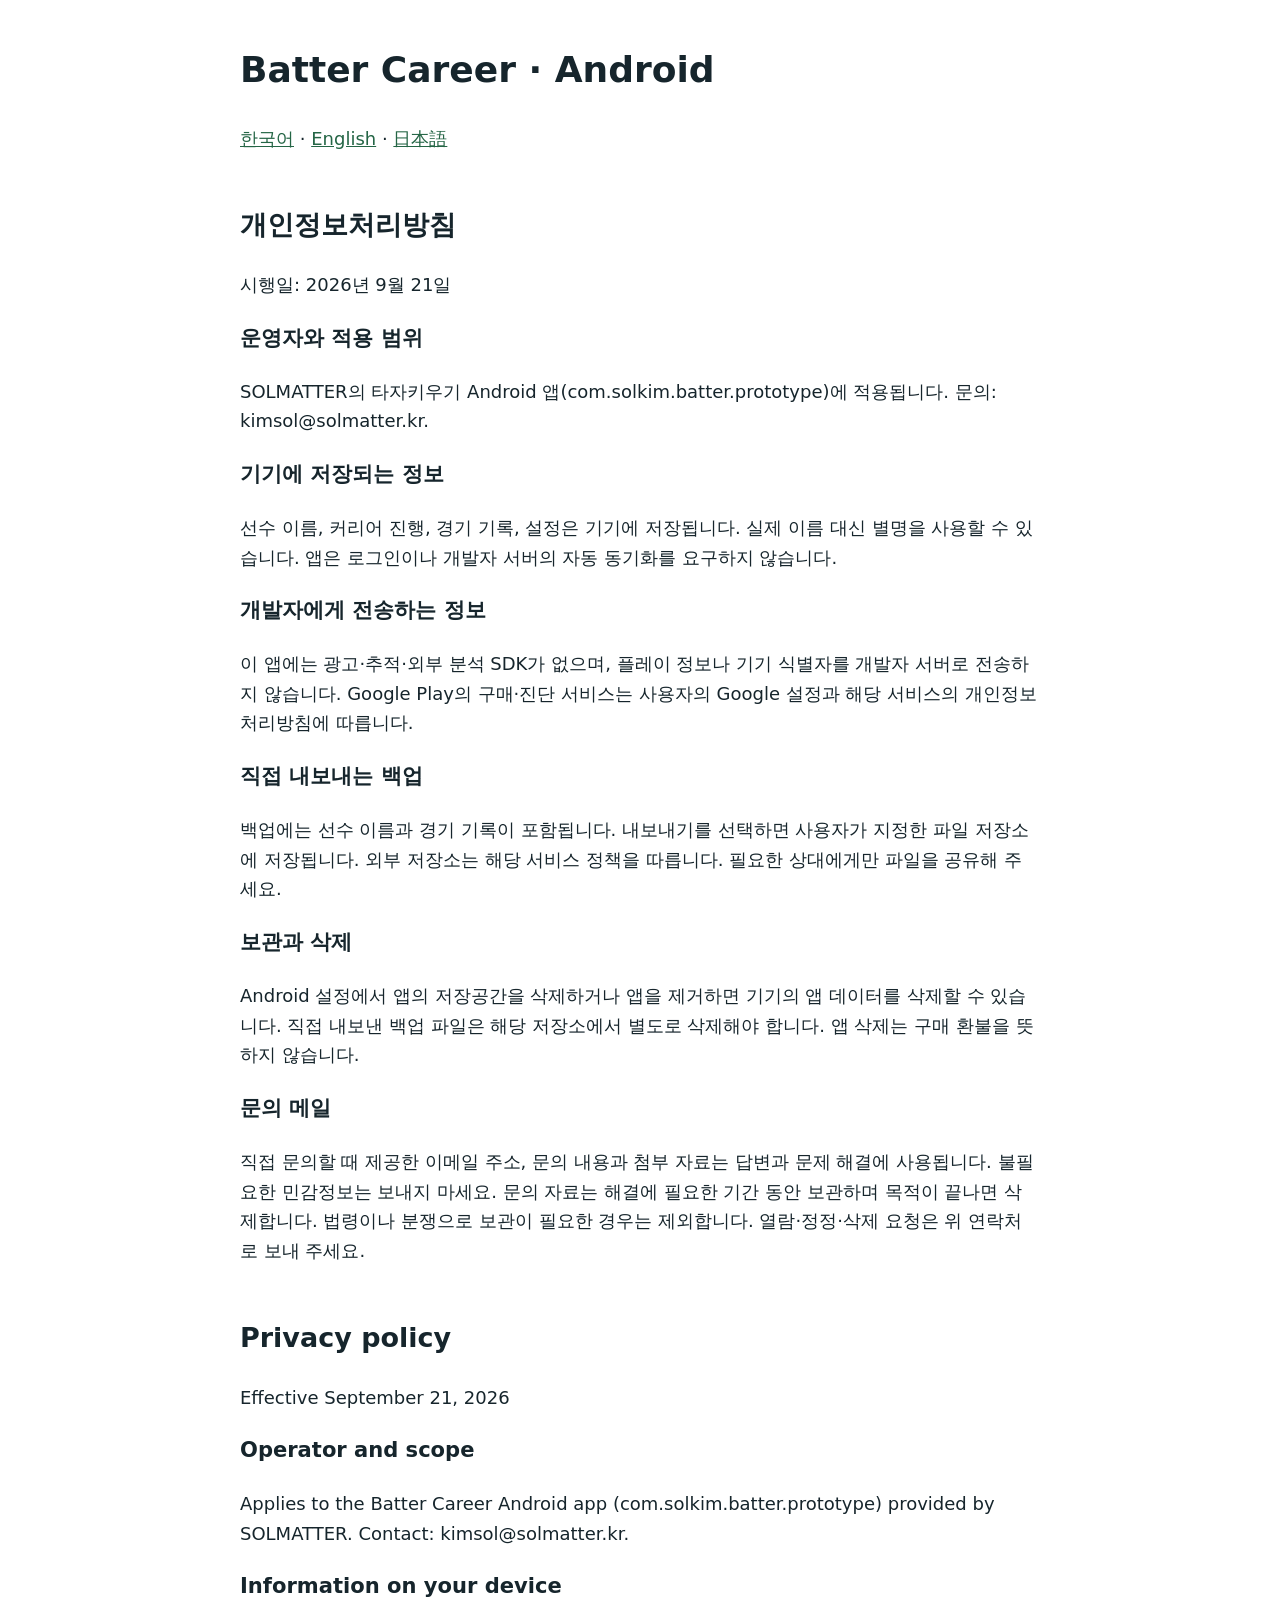
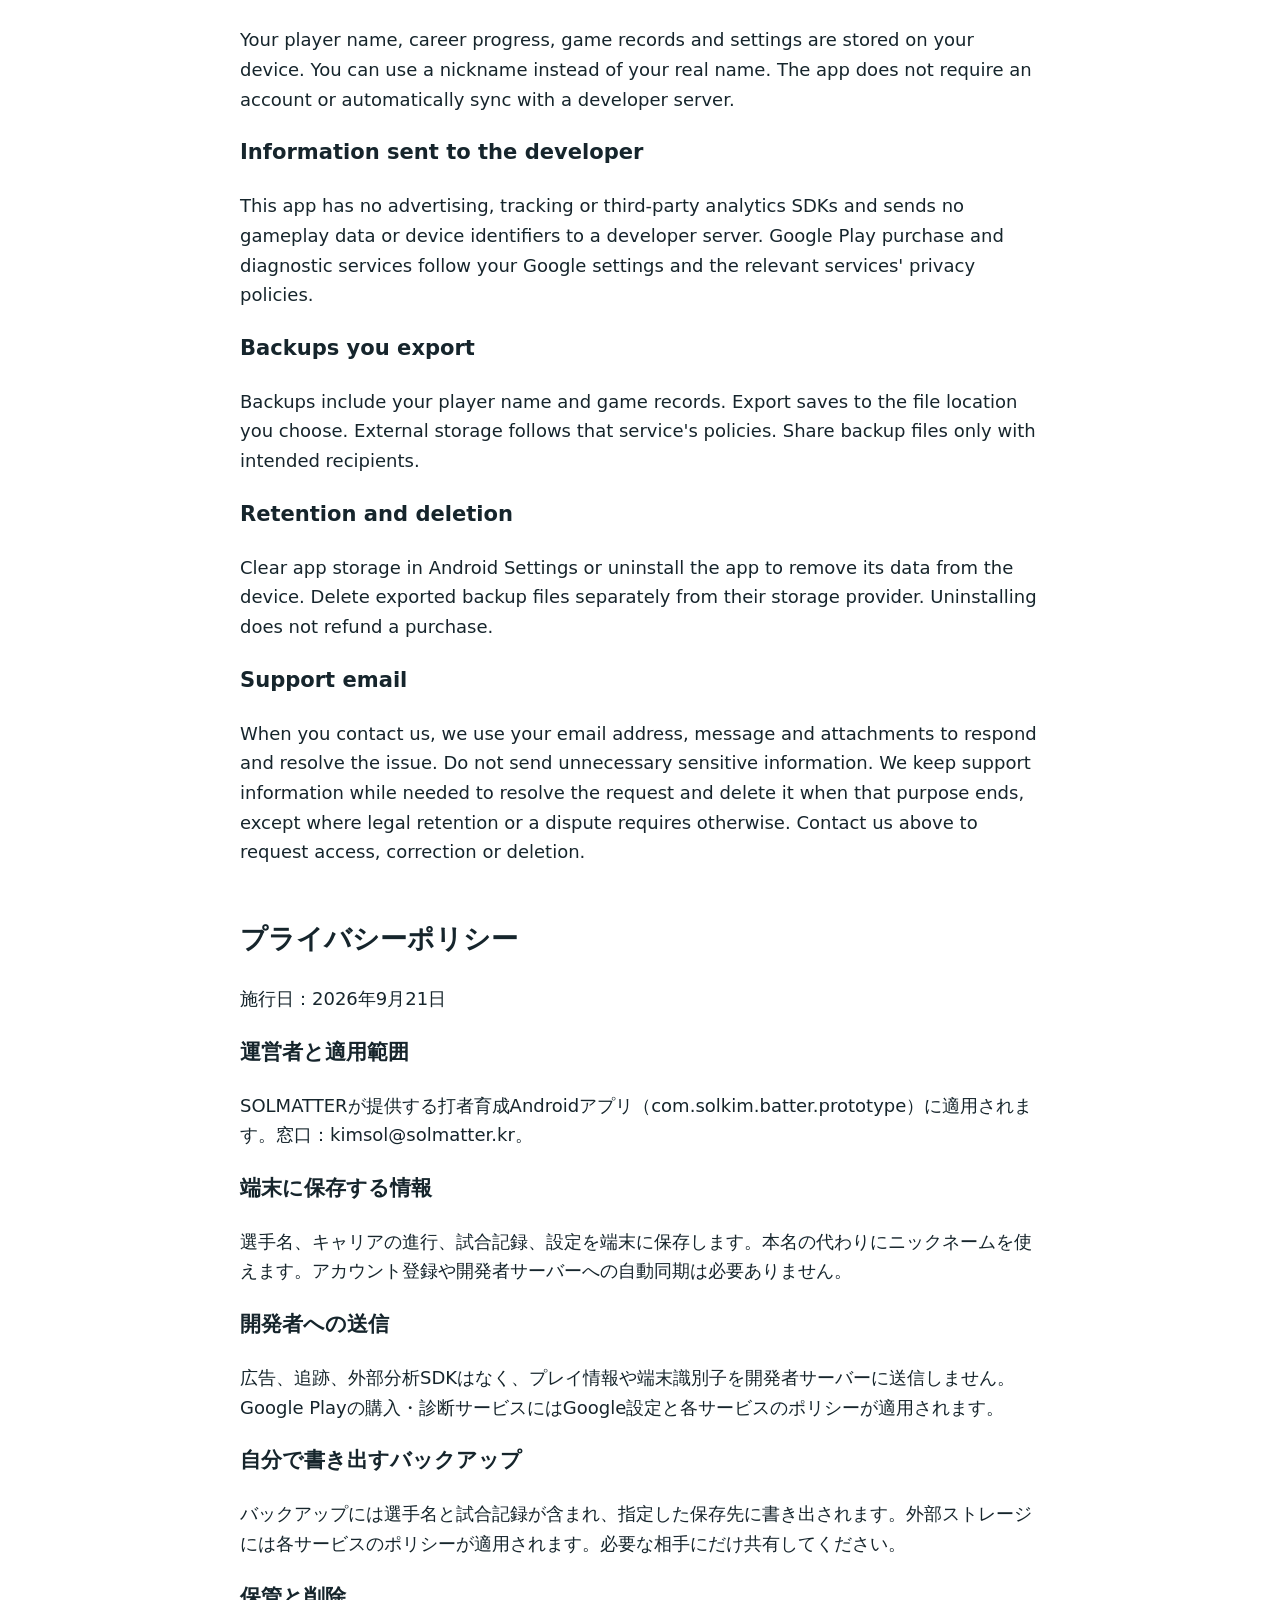
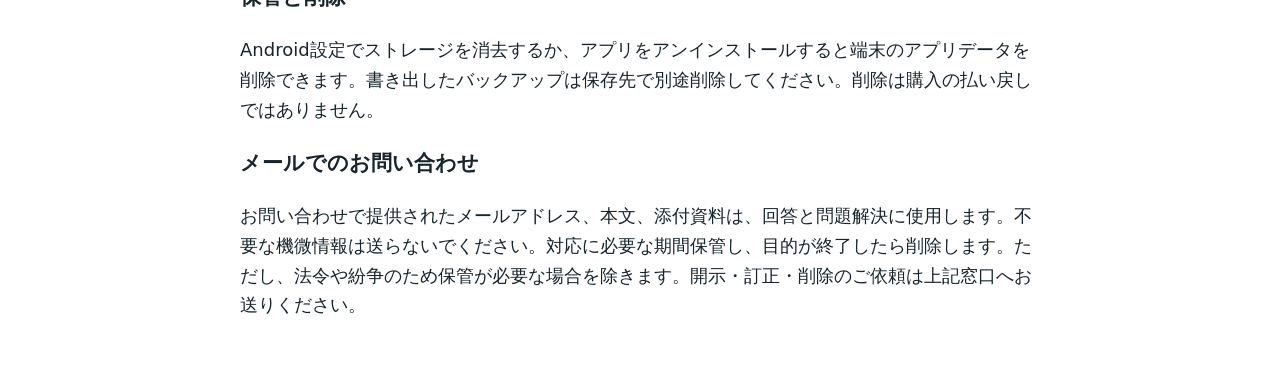
==== privacy/android/index.html @ 78dffdc9 "Add Android privacy policy for Batter Career" ====
<!doctype html><html lang="ko"><meta charset="utf-8"><meta name="viewport" content="width=device-width,initial-scale=1"><title>Batter Career Android · Privacy</title><style>body{max-width:800px;margin:40px auto;padding:0 24px;font:18px/1.65 system-ui;color:#16252c}section{margin:50px 0}a{color:#246545}</style><h1>Batter Career · Android</h1><nav><a href="#ko">한국어</a> · <a href="#en">English</a> · <a href="#ja">日本語</a></nav><section id="ko" lang="ko"><h2>개인정보처리방침</h2><p>시행일: 2026년 9월 21일</p><h3>운영자와 적용 범위</h3><p>SOLMATTER의 타자키우기 Android 앱(com.solkim.batter.prototype)에 적용됩니다. 문의: kimsol@solmatter.kr.</p><h3>기기에 저장되는 정보</h3><p>선수 이름, 커리어 진행, 경기 기록, 설정은 기기에 저장됩니다. 실제 이름 대신 별명을 사용할 수 있습니다. 앱은 로그인이나 개발자 서버의 자동 동기화를 요구하지 않습니다.</p><h3>개발자에게 전송하는 정보</h3><p>이 앱에는 광고·추적·외부 분석 SDK가 없으며, 플레이 정보나 기기 식별자를 개발자 서버로 전송하지 않습니다. Google Play의 구매·진단 서비스는 사용자의 Google 설정과 해당 서비스의 개인정보처리방침에 따릅니다.</p><h3>직접 내보내는 백업</h3><p>백업에는 선수 이름과 경기 기록이 포함됩니다. 내보내기를 선택하면 사용자가 지정한 파일 저장소에 저장됩니다. 외부 저장소는 해당 서비스 정책을 따릅니다. 필요한 상대에게만 파일을 공유해 주세요.</p><h3>보관과 삭제</h3><p>Android 설정에서 앱의 저장공간을 삭제하거나 앱을 제거하면 기기의 앱 데이터를 삭제할 수 있습니다. 직접 내보낸 백업 파일은 해당 저장소에서 별도로 삭제해야 합니다. 앱 삭제는 구매 환불을 뜻하지 않습니다.</p><h3>문의 메일</h3><p>직접 문의할 때 제공한 이메일 주소, 문의 내용과 첨부 자료는 답변과 문제 해결에 사용됩니다. 불필요한 민감정보는 보내지 마세요. 문의 자료는 해결에 필요한 기간 동안 보관하며 목적이 끝나면 삭제합니다. 법령이나 분쟁으로 보관이 필요한 경우는 제외합니다. 열람·정정·삭제 요청은 위 연락처로 보내 주세요.</p></section><section id="en" lang="en"><h2>Privacy policy</h2><p>Effective September 21, 2026</p><h3>Operator and scope</h3><p>Applies to the Batter Career Android app (com.solkim.batter.prototype) provided by SOLMATTER. Contact: kimsol@solmatter.kr.</p><h3>Information on your device</h3><p>Your player name, career progress, game records and settings are stored on your device. You can use a nickname instead of your real name. The app does not require an account or automatically sync with a developer server.</p><h3>Information sent to the developer</h3><p>This app has no advertising, tracking or third-party analytics SDKs and sends no gameplay data or device identifiers to a developer server. Google Play purchase and diagnostic services follow your Google settings and the relevant services&#x27; privacy policies.</p><h3>Backups you export</h3><p>Backups include your player name and game records. Export saves to the file location you choose. External storage follows that service&#x27;s policies. Share backup files only with intended recipients.</p><h3>Retention and deletion</h3><p>Clear app storage in Android Settings or uninstall the app to remove its data from the device. Delete exported backup files separately from their storage provider. Uninstalling does not refund a purchase.</p><h3>Support email</h3><p>When you contact us, we use your email address, message and attachments to respond and resolve the issue. Do not send unnecessary sensitive information. We keep support information while needed to resolve the request and delete it when that purpose ends, except where legal retention or a dispute requires otherwise. Contact us above to request access, correction or deletion.</p></section><section id="ja" lang="ja"><h2>プライバシーポリシー</h2><p>施行日：2026年9月21日</p><h3>運営者と適用範囲</h3><p>SOLMATTERが提供する打者育成Androidアプリ（com.solkim.batter.prototype）に適用されます。窓口：kimsol@solmatter.kr。</p><h3>端末に保存する情報</h3><p>選手名、キャリアの進行、試合記録、設定を端末に保存します。本名の代わりにニックネームを使えます。アカウント登録や開発者サーバーへの自動同期は必要ありません。</p><h3>開発者への送信</h3><p>広告、追跡、外部分析SDKはなく、プレイ情報や端末識別子を開発者サーバーに送信しません。Google Playの購入・診断サービスにはGoogle設定と各サービスのポリシーが適用されます。</p><h3>自分で書き出すバックアップ</h3><p>バックアップには選手名と試合記録が含まれ、指定した保存先に書き出されます。外部ストレージには各サービスのポリシーが適用されます。必要な相手にだけ共有してください。</p><h3>保管と削除</h3><p>Android設定でストレージを消去するか、アプリをアンインストールすると端末のアプリデータを削除できます。書き出したバックアップは保存先で別途削除してください。削除は購入の払い戻しではありません。</p><h3>メールでのお問い合わせ</h3><p>お問い合わせで提供されたメールアドレス、本文、添付資料は、回答と問題解決に使用します。不要な機微情報は送らないでください。対応に必要な期間保管し、目的が終了したら削除します。ただし、法令や紛争のため保管が必要な場合を除きます。開示・訂正・削除のご依頼は上記窓口へお送りください。</p></section></html>
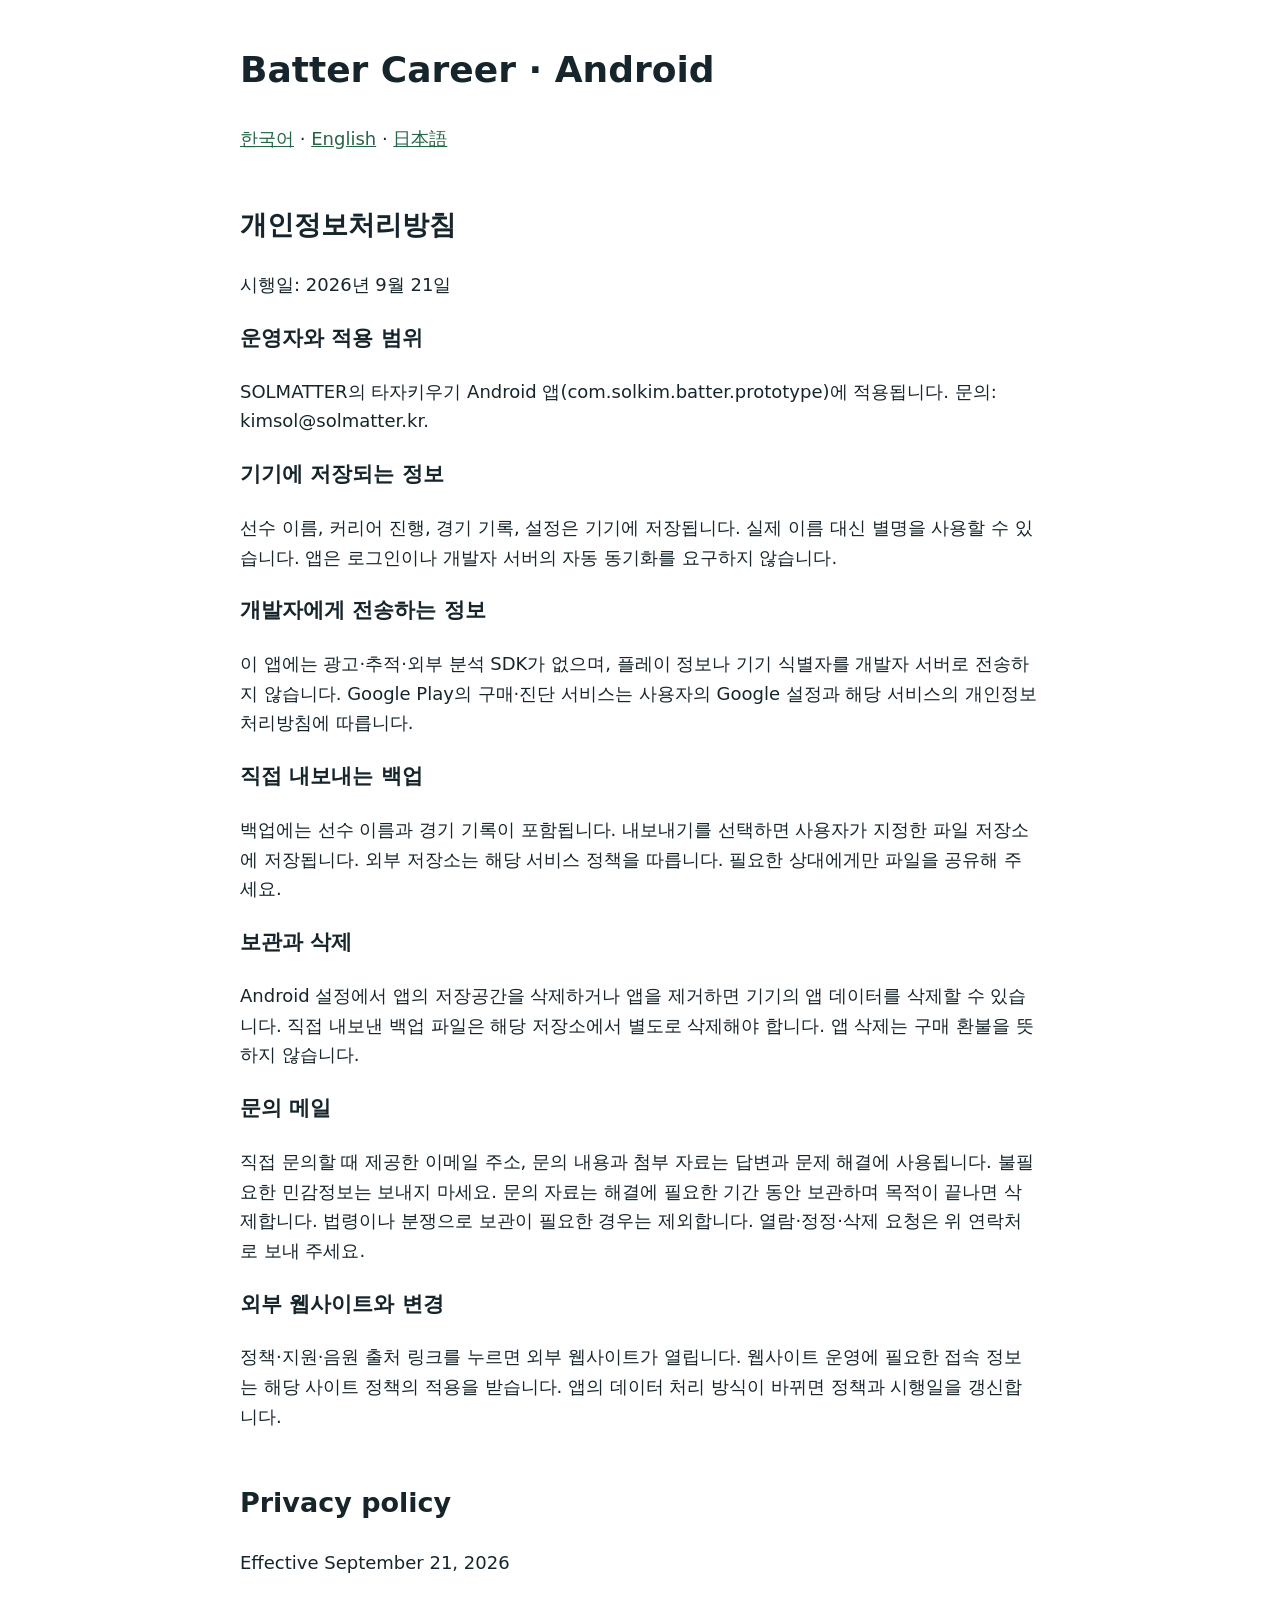
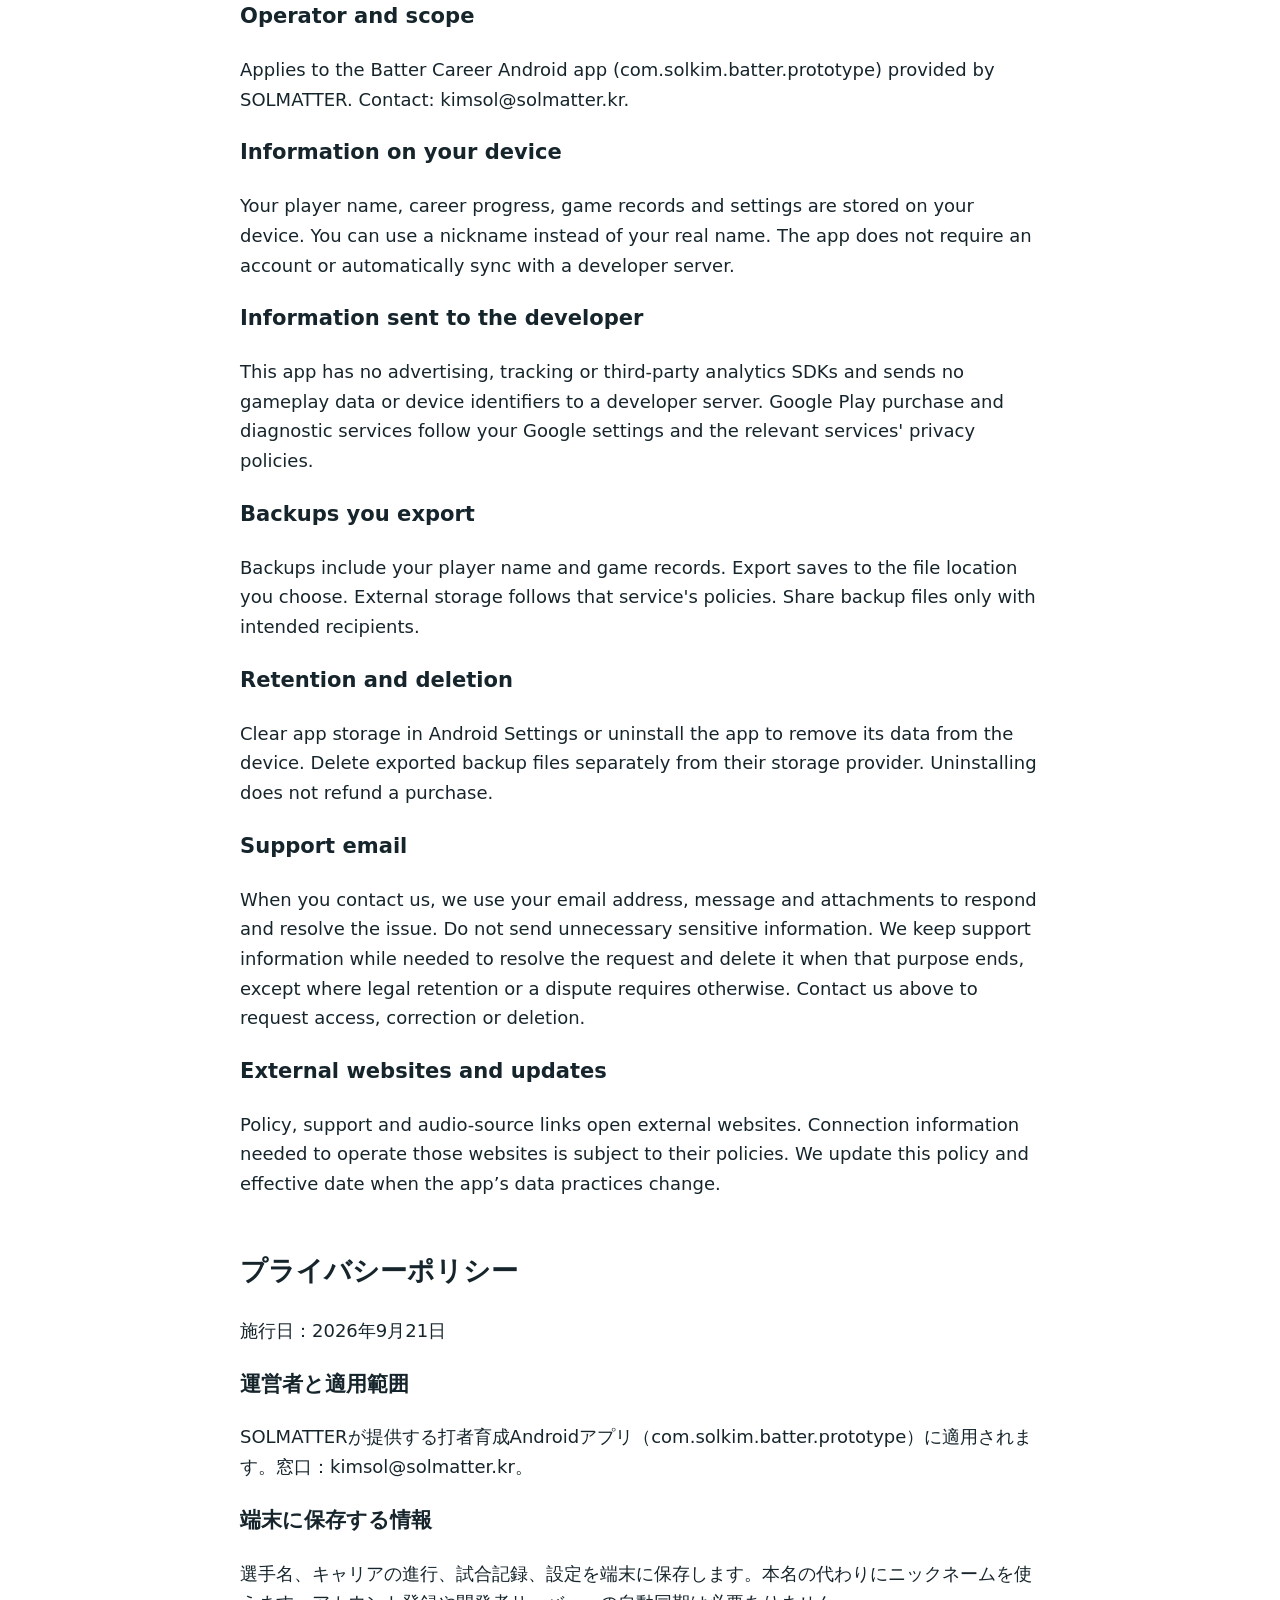
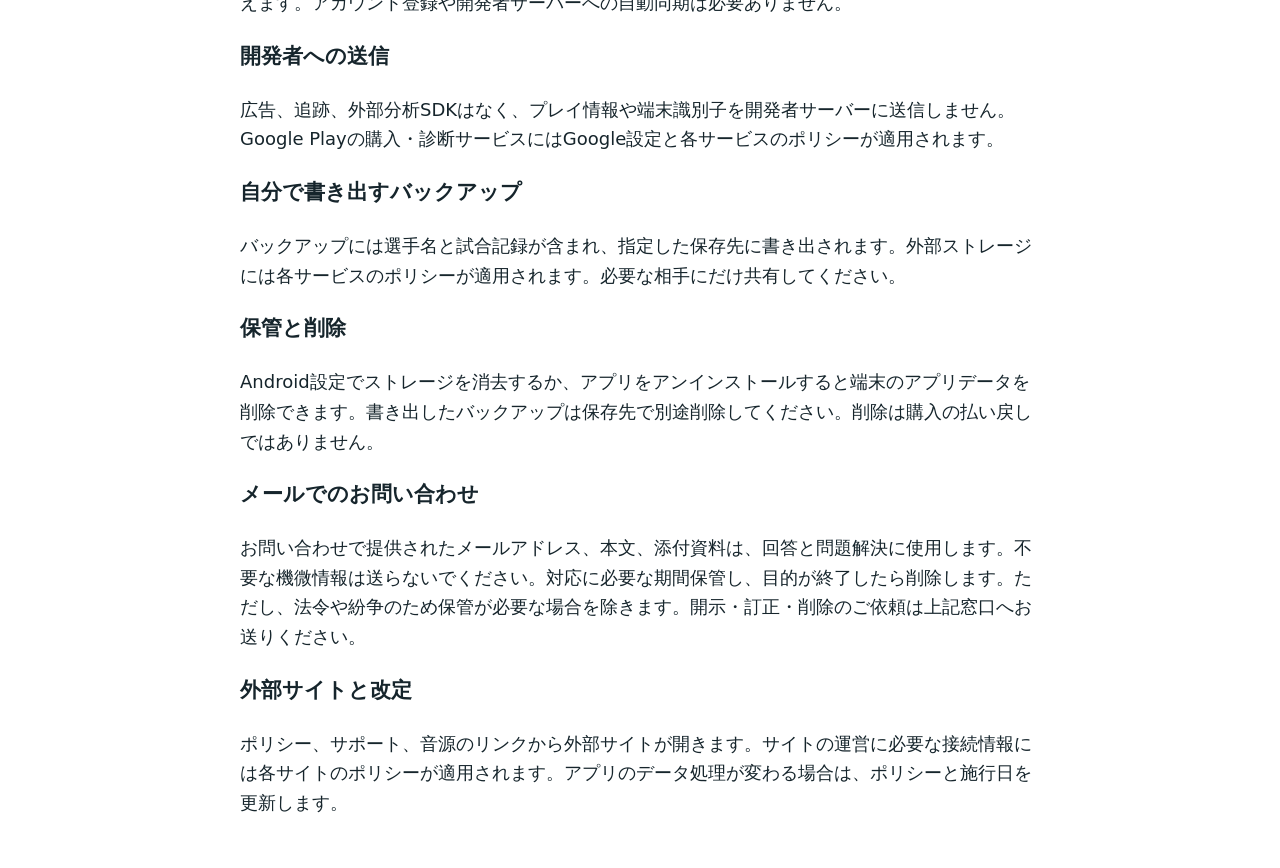
==== commit ca9deeca: "Add external websites section to Android privacy policy Matches the in-app policy's seventh section " ====
--- a/privacy/android/index.html
+++ b/privacy/android/index.html
@@ -1 +1 @@
-<!doctype html><html lang="ko"><meta charset="utf-8"><meta name="viewport" content="width=device-width,initial-scale=1"><title>Batter Career Android · Privacy</title><style>body{max-width:800px;margin:40px auto;padding:0 24px;font:18px/1.65 system-ui;color:#16252c}section{margin:50px 0}a{color:#246545}</style><h1>Batter Career · Android</h1><nav><a href="#ko">한국어</a> · <a href="#en">English</a> · <a href="#ja">日本語</a></nav><section id="ko" lang="ko"><h2>개인정보처리방침</h2><p>시행일: 2026년 9월 21일</p><h3>운영자와 적용 범위</h3><p>SOLMATTER의 타자키우기 Android 앱(com.solkim.batter.prototype)에 적용됩니다. 문의: kimsol@solmatter.kr.</p><h3>기기에 저장되는 정보</h3><p>선수 이름, 커리어 진행, 경기 기록, 설정은 기기에 저장됩니다. 실제 이름 대신 별명을 사용할 수 있습니다. 앱은 로그인이나 개발자 서버의 자동 동기화를 요구하지 않습니다.</p><h3>개발자에게 전송하는 정보</h3><p>이 앱에는 광고·추적·외부 분석 SDK가 없으며, 플레이 정보나 기기 식별자를 개발자 서버로 전송하지 않습니다. Google Play의 구매·진단 서비스는 사용자의 Google 설정과 해당 서비스의 개인정보처리방침에 따릅니다.</p><h3>직접 내보내는 백업</h3><p>백업에는 선수 이름과 경기 기록이 포함됩니다. 내보내기를 선택하면 사용자가 지정한 파일 저장소에 저장됩니다. 외부 저장소는 해당 서비스 정책을 따릅니다. 필요한 상대에게만 파일을 공유해 주세요.</p><h3>보관과 삭제</h3><p>Android 설정에서 앱의 저장공간을 삭제하거나 앱을 제거하면 기기의 앱 데이터를 삭제할 수 있습니다. 직접 내보낸 백업 파일은 해당 저장소에서 별도로 삭제해야 합니다. 앱 삭제는 구매 환불을 뜻하지 않습니다.</p><h3>문의 메일</h3><p>직접 문의할 때 제공한 이메일 주소, 문의 내용과 첨부 자료는 답변과 문제 해결에 사용됩니다. 불필요한 민감정보는 보내지 마세요. 문의 자료는 해결에 필요한 기간 동안 보관하며 목적이 끝나면 삭제합니다. 법령이나 분쟁으로 보관이 필요한 경우는 제외합니다. 열람·정정·삭제 요청은 위 연락처로 보내 주세요.</p></section><section id="en" lang="en"><h2>Privacy policy</h2><p>Effective September 21, 2026</p><h3>Operator and scope</h3><p>Applies to the Batter Career Android app (com.solkim.batter.prototype) provided by SOLMATTER. Contact: kimsol@solmatter.kr.</p><h3>Information on your device</h3><p>Your player name, career progress, game records and settings are stored on your device. You can use a nickname instead of your real name. The app does not require an account or automatically sync with a developer server.</p><h3>Information sent to the developer</h3><p>This app has no advertising, tracking or third-party analytics SDKs and sends no gameplay data or device identifiers to a developer server. Google Play purchase and diagnostic services follow your Google settings and the relevant services&#x27; privacy policies.</p><h3>Backups you export</h3><p>Backups include your player name and game records. Export saves to the file location you choose. External storage follows that service&#x27;s policies. Share backup files only with intended recipients.</p><h3>Retention and deletion</h3><p>Clear app storage in Android Settings or uninstall the app to remove its data from the device. Delete exported backup files separately from their storage provider. Uninstalling does not refund a purchase.</p><h3>Support email</h3><p>When you contact us, we use your email address, message and attachments to respond and resolve the issue. Do not send unnecessary sensitive information. We keep support information while needed to resolve the request and delete it when that purpose ends, except where legal retention or a dispute requires otherwise. Contact us above to request access, correction or deletion.</p></section><section id="ja" lang="ja"><h2>プライバシーポリシー</h2><p>施行日：2026年9月21日</p><h3>運営者と適用範囲</h3><p>SOLMATTERが提供する打者育成Androidアプリ（com.solkim.batter.prototype）に適用されます。窓口：kimsol@solmatter.kr。</p><h3>端末に保存する情報</h3><p>選手名、キャリアの進行、試合記録、設定を端末に保存します。本名の代わりにニックネームを使えます。アカウント登録や開発者サーバーへの自動同期は必要ありません。</p><h3>開発者への送信</h3><p>広告、追跡、外部分析SDKはなく、プレイ情報や端末識別子を開発者サーバーに送信しません。Google Playの購入・診断サービスにはGoogle設定と各サービスのポリシーが適用されます。</p><h3>自分で書き出すバックアップ</h3><p>バックアップには選手名と試合記録が含まれ、指定した保存先に書き出されます。外部ストレージには各サービスのポリシーが適用されます。必要な相手にだけ共有してください。</p><h3>保管と削除</h3><p>Android設定でストレージを消去するか、アプリをアンインストールすると端末のアプリデータを削除できます。書き出したバックアップは保存先で別途削除してください。削除は購入の払い戻しではありません。</p><h3>メールでのお問い合わせ</h3><p>お問い合わせで提供されたメールアドレス、本文、添付資料は、回答と問題解決に使用します。不要な機微情報は送らないでください。対応に必要な期間保管し、目的が終了したら削除します。ただし、法令や紛争のため保管が必要な場合を除きます。開示・訂正・削除のご依頼は上記窓口へお送りください。</p></section></html>
+<!doctype html><html lang="ko"><meta charset="utf-8"><meta name="viewport" content="width=device-width,initial-scale=1"><title>Batter Career Android · Privacy</title><style>body{max-width:800px;margin:40px auto;padding:0 24px;font:18px/1.65 system-ui;color:#16252c}section{margin:50px 0}a{color:#246545}</style><h1>Batter Career · Android</h1><nav><a href="#ko">한국어</a> · <a href="#en">English</a> · <a href="#ja">日本語</a></nav><section id="ko" lang="ko"><h2>개인정보처리방침</h2><p>시행일: 2026년 9월 21일</p><h3>운영자와 적용 범위</h3><p>SOLMATTER의 타자키우기 Android 앱(com.solkim.batter.prototype)에 적용됩니다. 문의: kimsol@solmatter.kr.</p><h3>기기에 저장되는 정보</h3><p>선수 이름, 커리어 진행, 경기 기록, 설정은 기기에 저장됩니다. 실제 이름 대신 별명을 사용할 수 있습니다. 앱은 로그인이나 개발자 서버의 자동 동기화를 요구하지 않습니다.</p><h3>개발자에게 전송하는 정보</h3><p>이 앱에는 광고·추적·외부 분석 SDK가 없으며, 플레이 정보나 기기 식별자를 개발자 서버로 전송하지 않습니다. Google Play의 구매·진단 서비스는 사용자의 Google 설정과 해당 서비스의 개인정보처리방침에 따릅니다.</p><h3>직접 내보내는 백업</h3><p>백업에는 선수 이름과 경기 기록이 포함됩니다. 내보내기를 선택하면 사용자가 지정한 파일 저장소에 저장됩니다. 외부 저장소는 해당 서비스 정책을 따릅니다. 필요한 상대에게만 파일을 공유해 주세요.</p><h3>보관과 삭제</h3><p>Android 설정에서 앱의 저장공간을 삭제하거나 앱을 제거하면 기기의 앱 데이터를 삭제할 수 있습니다. 직접 내보낸 백업 파일은 해당 저장소에서 별도로 삭제해야 합니다. 앱 삭제는 구매 환불을 뜻하지 않습니다.</p><h3>문의 메일</h3><p>직접 문의할 때 제공한 이메일 주소, 문의 내용과 첨부 자료는 답변과 문제 해결에 사용됩니다. 불필요한 민감정보는 보내지 마세요. 문의 자료는 해결에 필요한 기간 동안 보관하며 목적이 끝나면 삭제합니다. 법령이나 분쟁으로 보관이 필요한 경우는 제외합니다. 열람·정정·삭제 요청은 위 연락처로 보내 주세요.</p><h3>외부 웹사이트와 변경</h3><p>정책·지원·음원 출처 링크를 누르면 외부 웹사이트가 열립니다. 웹사이트 운영에 필요한 접속 정보는 해당 사이트 정책의 적용을 받습니다. 앱의 데이터 처리 방식이 바뀌면 정책과 시행일을 갱신합니다.</p></section><section id="en" lang="en"><h2>Privacy policy</h2><p>Effective September 21, 2026</p><h3>Operator and scope</h3><p>Applies to the Batter Career Android app (com.solkim.batter.prototype) provided by SOLMATTER. Contact: kimsol@solmatter.kr.</p><h3>Information on your device</h3><p>Your player name, career progress, game records and settings are stored on your device. You can use a nickname instead of your real name. The app does not require an account or automatically sync with a developer server.</p><h3>Information sent to the developer</h3><p>This app has no advertising, tracking or third-party analytics SDKs and sends no gameplay data or device identifiers to a developer server. Google Play purchase and diagnostic services follow your Google settings and the relevant services&#x27; privacy policies.</p><h3>Backups you export</h3><p>Backups include your player name and game records. Export saves to the file location you choose. External storage follows that service&#x27;s policies. Share backup files only with intended recipients.</p><h3>Retention and deletion</h3><p>Clear app storage in Android Settings or uninstall the app to remove its data from the device. Delete exported backup files separately from their storage provider. Uninstalling does not refund a purchase.</p><h3>Support email</h3><p>When you contact us, we use your email address, message and attachments to respond and resolve the issue. Do not send unnecessary sensitive information. We keep support information while needed to resolve the request and delete it when that purpose ends, except where legal retention or a dispute requires otherwise. Contact us above to request access, correction or deletion.</p><h3>External websites and updates</h3><p>Policy, support and audio-source links open external websites. Connection information needed to operate those websites is subject to their policies. We update this policy and effective date when the app’s data practices change.</p></section><section id="ja" lang="ja"><h2>プライバシーポリシー</h2><p>施行日：2026年9月21日</p><h3>運営者と適用範囲</h3><p>SOLMATTERが提供する打者育成Androidアプリ（com.solkim.batter.prototype）に適用されます。窓口：kimsol@solmatter.kr。</p><h3>端末に保存する情報</h3><p>選手名、キャリアの進行、試合記録、設定を端末に保存します。本名の代わりにニックネームを使えます。アカウント登録や開発者サーバーへの自動同期は必要ありません。</p><h3>開発者への送信</h3><p>広告、追跡、外部分析SDKはなく、プレイ情報や端末識別子を開発者サーバーに送信しません。Google Playの購入・診断サービスにはGoogle設定と各サービスのポリシーが適用されます。</p><h3>自分で書き出すバックアップ</h3><p>バックアップには選手名と試合記録が含まれ、指定した保存先に書き出されます。外部ストレージには各サービスのポリシーが適用されます。必要な相手にだけ共有してください。</p><h3>保管と削除</h3><p>Android設定でストレージを消去するか、アプリをアンインストールすると端末のアプリデータを削除できます。書き出したバックアップは保存先で別途削除してください。削除は購入の払い戻しではありません。</p><h3>メールでのお問い合わせ</h3><p>お問い合わせで提供されたメールアドレス、本文、添付資料は、回答と問題解決に使用します。不要な機微情報は送らないでください。対応に必要な期間保管し、目的が終了したら削除します。ただし、法令や紛争のため保管が必要な場合を除きます。開示・訂正・削除のご依頼は上記窓口へお送りください。</p><h3>外部サイトと改定</h3><p>ポリシー、サポート、音源のリンクから外部サイトが開きます。サイトの運営に必要な接続情報には各サイトのポリシーが適用されます。アプリのデータ処理が変わる場合は、ポリシーと施行日を更新します。</p></section></html>
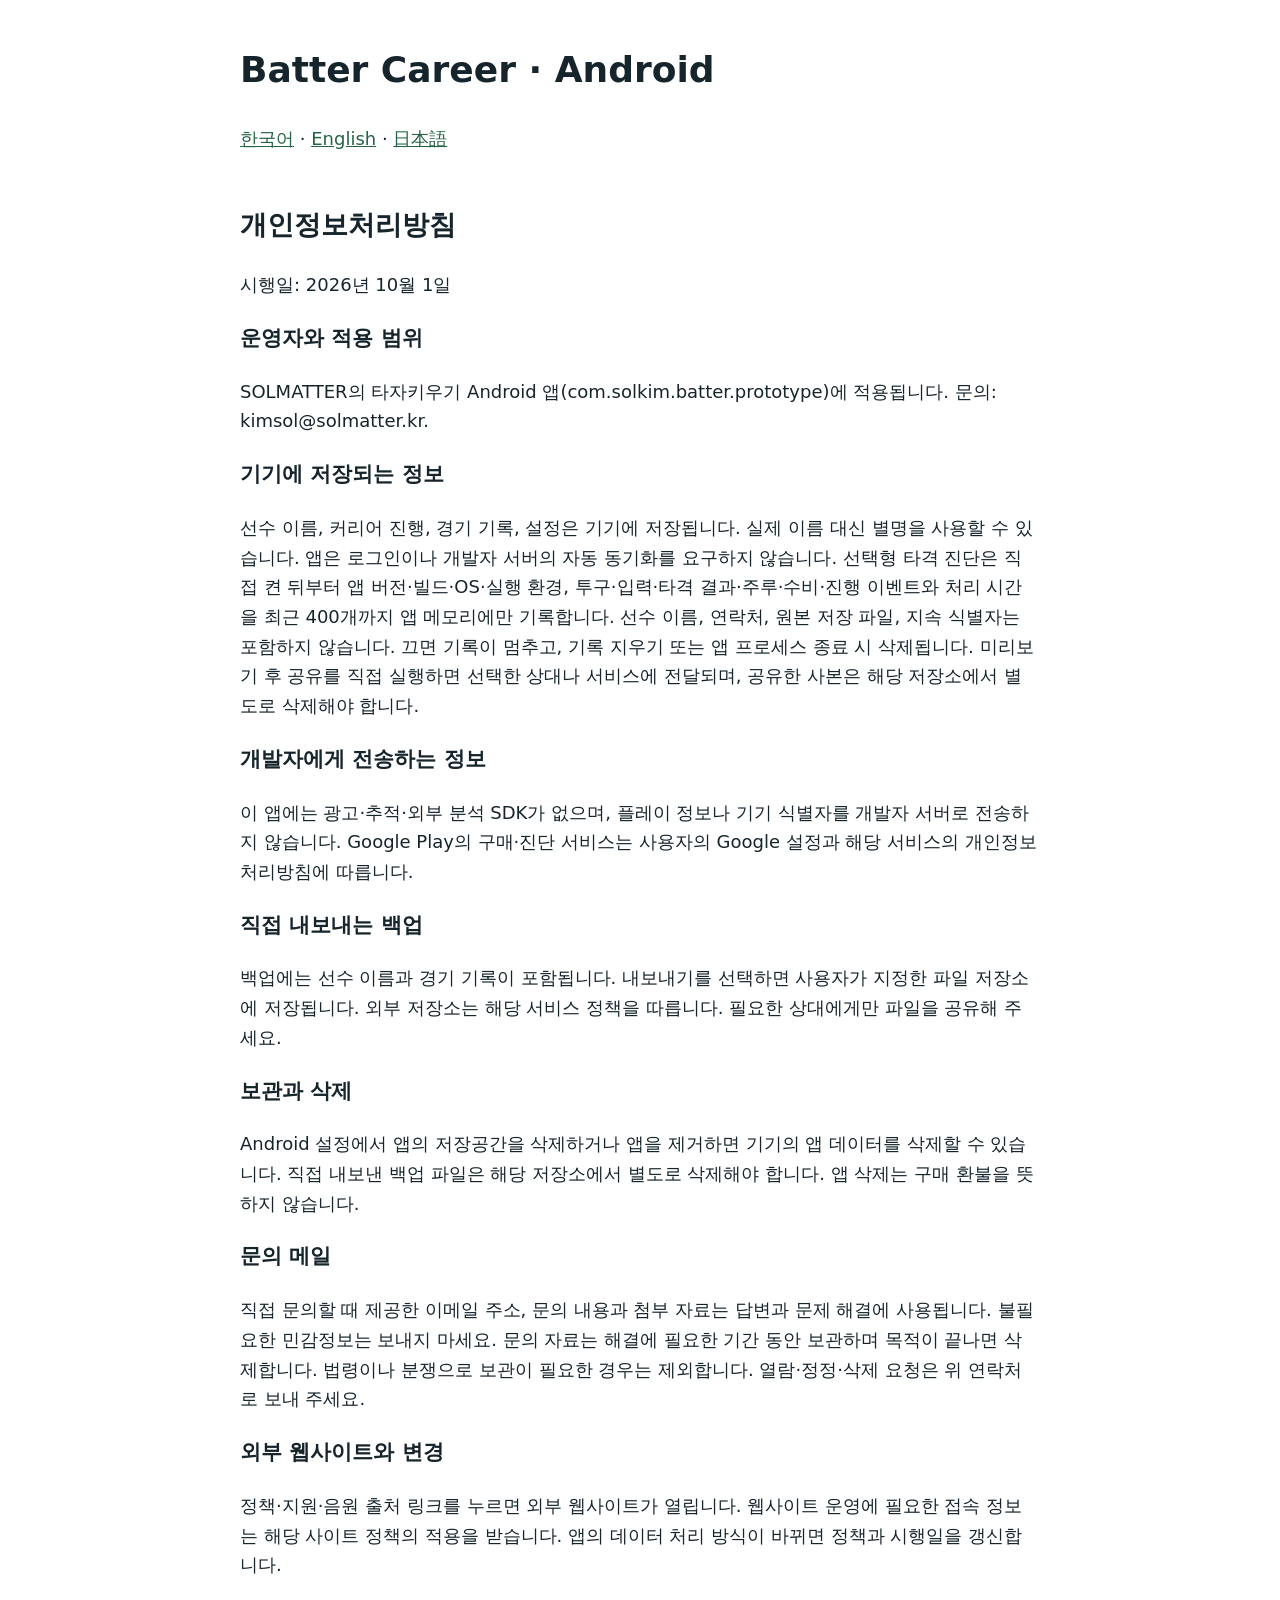
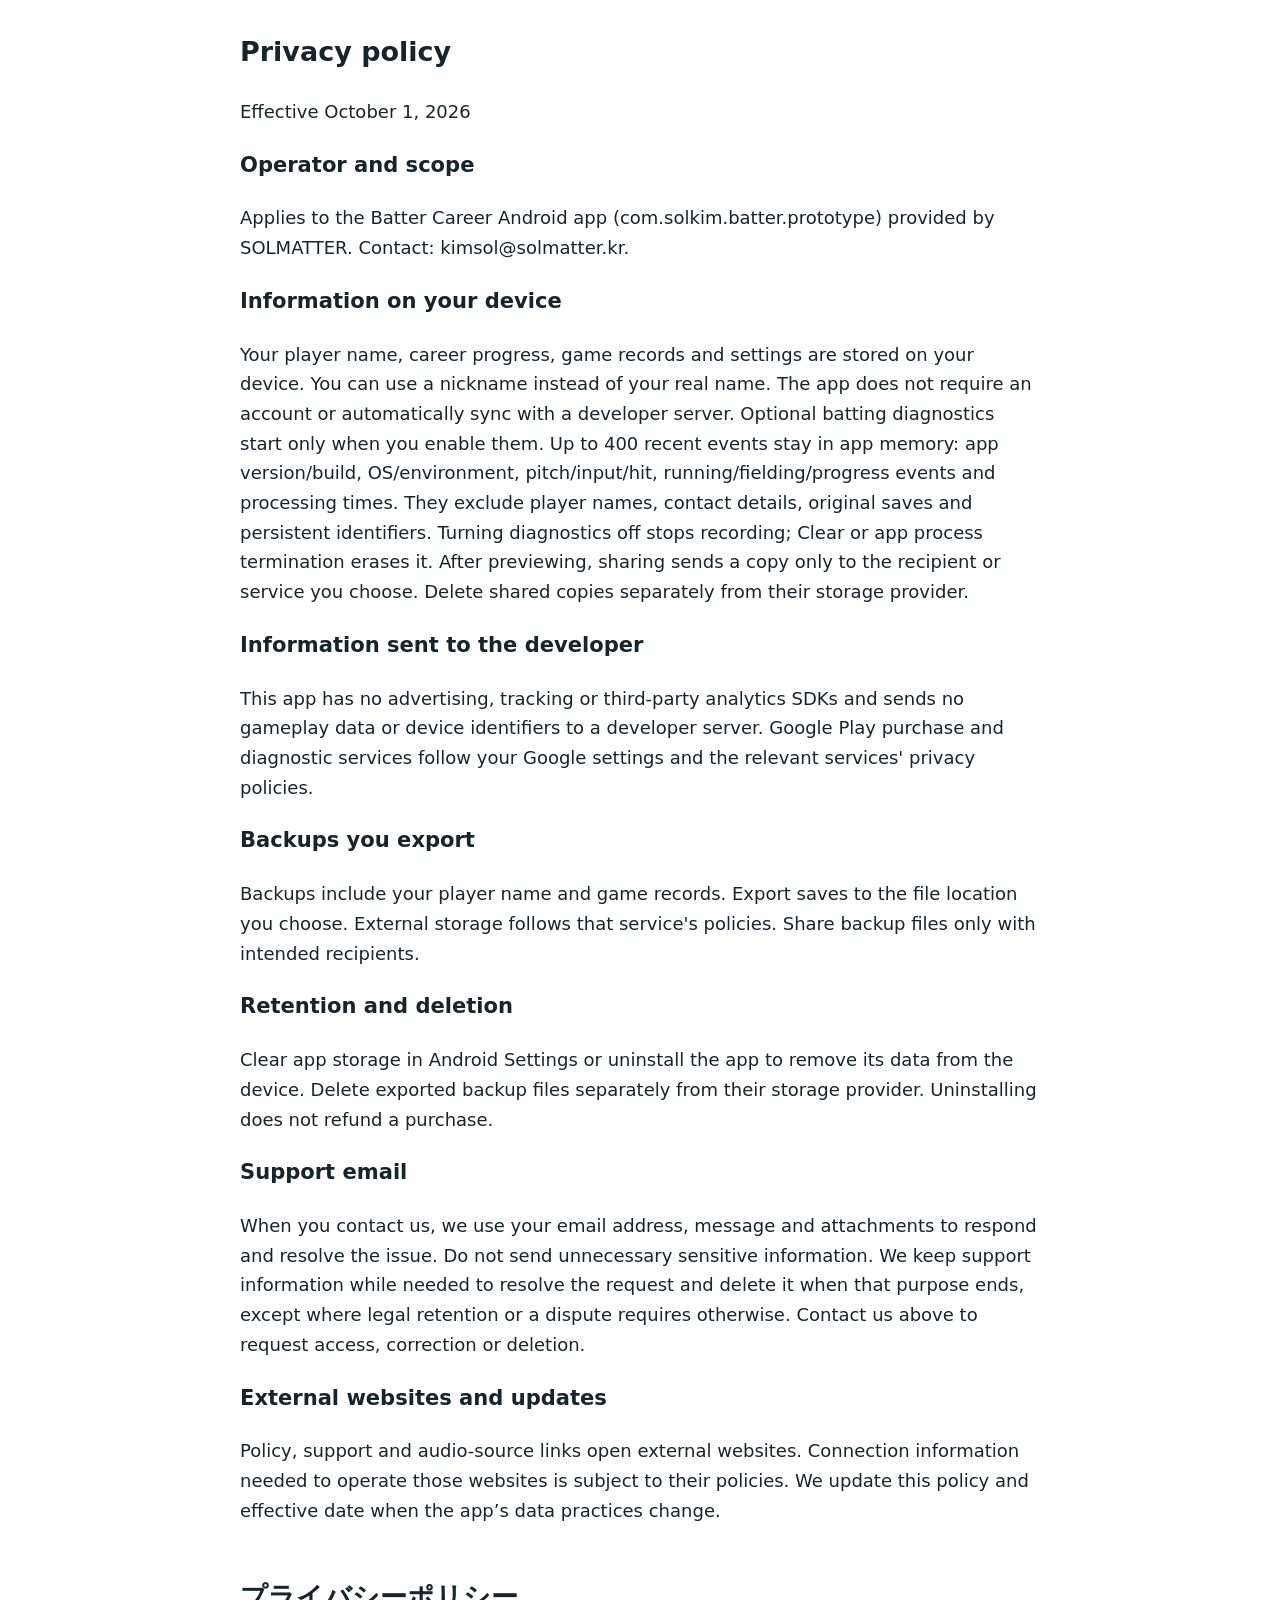
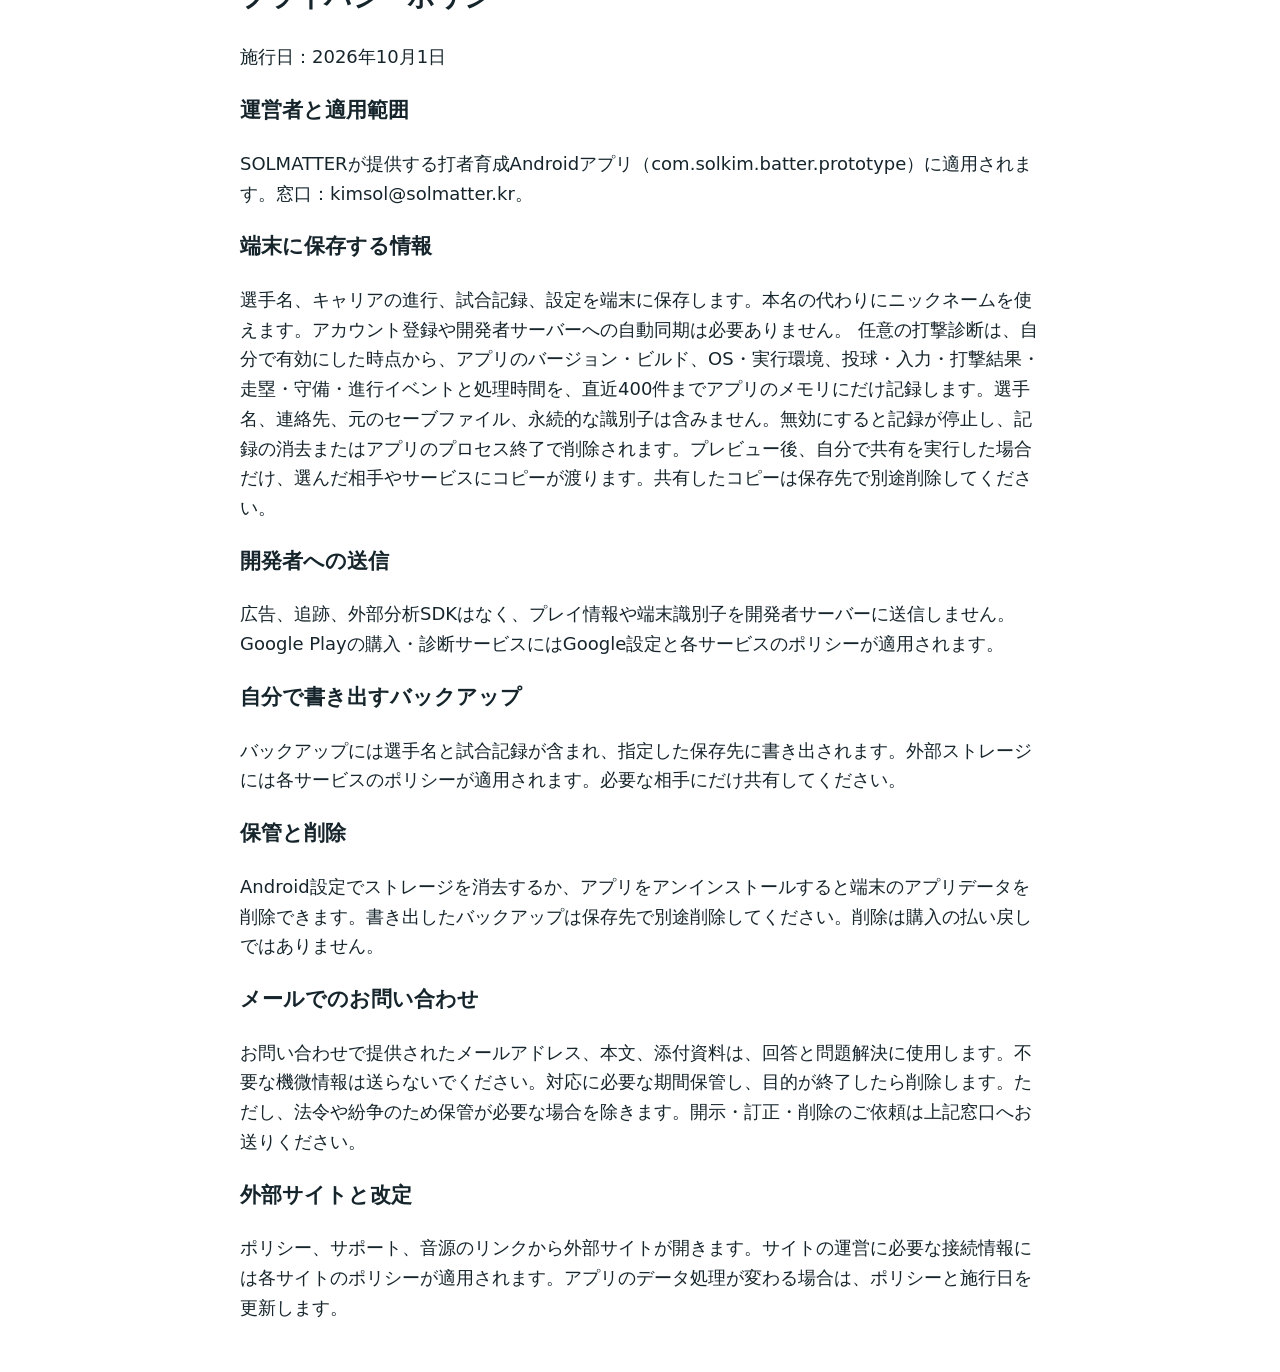
==== commit ec51f832: "Explain optional local batting diagnostics and sharing" ====
--- a/privacy/android/index.html
+++ b/privacy/android/index.html
@@ -1 +1 @@
-<!doctype html><html lang="ko"><meta charset="utf-8"><meta name="viewport" content="width=device-width,initial-scale=1"><title>Batter Career Android · Privacy</title><style>body{max-width:800px;margin:40px auto;padding:0 24px;font:18px/1.65 system-ui;color:#16252c}section{margin:50px 0}a{color:#246545}</style><h1>Batter Career · Android</h1><nav><a href="#ko">한국어</a> · <a href="#en">English</a> · <a href="#ja">日本語</a></nav><section id="ko" lang="ko"><h2>개인정보처리방침</h2><p>시행일: 2026년 9월 21일</p><h3>운영자와 적용 범위</h3><p>SOLMATTER의 타자키우기 Android 앱(com.solkim.batter.prototype)에 적용됩니다. 문의: kimsol@solmatter.kr.</p><h3>기기에 저장되는 정보</h3><p>선수 이름, 커리어 진행, 경기 기록, 설정은 기기에 저장됩니다. 실제 이름 대신 별명을 사용할 수 있습니다. 앱은 로그인이나 개발자 서버의 자동 동기화를 요구하지 않습니다.</p><h3>개발자에게 전송하는 정보</h3><p>이 앱에는 광고·추적·외부 분석 SDK가 없으며, 플레이 정보나 기기 식별자를 개발자 서버로 전송하지 않습니다. Google Play의 구매·진단 서비스는 사용자의 Google 설정과 해당 서비스의 개인정보처리방침에 따릅니다.</p><h3>직접 내보내는 백업</h3><p>백업에는 선수 이름과 경기 기록이 포함됩니다. 내보내기를 선택하면 사용자가 지정한 파일 저장소에 저장됩니다. 외부 저장소는 해당 서비스 정책을 따릅니다. 필요한 상대에게만 파일을 공유해 주세요.</p><h3>보관과 삭제</h3><p>Android 설정에서 앱의 저장공간을 삭제하거나 앱을 제거하면 기기의 앱 데이터를 삭제할 수 있습니다. 직접 내보낸 백업 파일은 해당 저장소에서 별도로 삭제해야 합니다. 앱 삭제는 구매 환불을 뜻하지 않습니다.</p><h3>문의 메일</h3><p>직접 문의할 때 제공한 이메일 주소, 문의 내용과 첨부 자료는 답변과 문제 해결에 사용됩니다. 불필요한 민감정보는 보내지 마세요. 문의 자료는 해결에 필요한 기간 동안 보관하며 목적이 끝나면 삭제합니다. 법령이나 분쟁으로 보관이 필요한 경우는 제외합니다. 열람·정정·삭제 요청은 위 연락처로 보내 주세요.</p><h3>외부 웹사이트와 변경</h3><p>정책·지원·음원 출처 링크를 누르면 외부 웹사이트가 열립니다. 웹사이트 운영에 필요한 접속 정보는 해당 사이트 정책의 적용을 받습니다. 앱의 데이터 처리 방식이 바뀌면 정책과 시행일을 갱신합니다.</p></section><section id="en" lang="en"><h2>Privacy policy</h2><p>Effective September 21, 2026</p><h3>Operator and scope</h3><p>Applies to the Batter Career Android app (com.solkim.batter.prototype) provided by SOLMATTER. Contact: kimsol@solmatter.kr.</p><h3>Information on your device</h3><p>Your player name, career progress, game records and settings are stored on your device. You can use a nickname instead of your real name. The app does not require an account or automatically sync with a developer server.</p><h3>Information sent to the developer</h3><p>This app has no advertising, tracking or third-party analytics SDKs and sends no gameplay data or device identifiers to a developer server. Google Play purchase and diagnostic services follow your Google settings and the relevant services&#x27; privacy policies.</p><h3>Backups you export</h3><p>Backups include your player name and game records. Export saves to the file location you choose. External storage follows that service&#x27;s policies. Share backup files only with intended recipients.</p><h3>Retention and deletion</h3><p>Clear app storage in Android Settings or uninstall the app to remove its data from the device. Delete exported backup files separately from their storage provider. Uninstalling does not refund a purchase.</p><h3>Support email</h3><p>When you contact us, we use your email address, message and attachments to respond and resolve the issue. Do not send unnecessary sensitive information. We keep support information while needed to resolve the request and delete it when that purpose ends, except where legal retention or a dispute requires otherwise. Contact us above to request access, correction or deletion.</p><h3>External websites and updates</h3><p>Policy, support and audio-source links open external websites. Connection information needed to operate those websites is subject to their policies. We update this policy and effective date when the app’s data practices change.</p></section><section id="ja" lang="ja"><h2>プライバシーポリシー</h2><p>施行日：2026年9月21日</p><h3>運営者と適用範囲</h3><p>SOLMATTERが提供する打者育成Androidアプリ（com.solkim.batter.prototype）に適用されます。窓口：kimsol@solmatter.kr。</p><h3>端末に保存する情報</h3><p>選手名、キャリアの進行、試合記録、設定を端末に保存します。本名の代わりにニックネームを使えます。アカウント登録や開発者サーバーへの自動同期は必要ありません。</p><h3>開発者への送信</h3><p>広告、追跡、外部分析SDKはなく、プレイ情報や端末識別子を開発者サーバーに送信しません。Google Playの購入・診断サービスにはGoogle設定と各サービスのポリシーが適用されます。</p><h3>自分で書き出すバックアップ</h3><p>バックアップには選手名と試合記録が含まれ、指定した保存先に書き出されます。外部ストレージには各サービスのポリシーが適用されます。必要な相手にだけ共有してください。</p><h3>保管と削除</h3><p>Android設定でストレージを消去するか、アプリをアンインストールすると端末のアプリデータを削除できます。書き出したバックアップは保存先で別途削除してください。削除は購入の払い戻しではありません。</p><h3>メールでのお問い合わせ</h3><p>お問い合わせで提供されたメールアドレス、本文、添付資料は、回答と問題解決に使用します。不要な機微情報は送らないでください。対応に必要な期間保管し、目的が終了したら削除します。ただし、法令や紛争のため保管が必要な場合を除きます。開示・訂正・削除のご依頼は上記窓口へお送りください。</p><h3>外部サイトと改定</h3><p>ポリシー、サポート、音源のリンクから外部サイトが開きます。サイトの運営に必要な接続情報には各サイトのポリシーが適用されます。アプリのデータ処理が変わる場合は、ポリシーと施行日を更新します。</p></section></html>
+<!doctype html><html lang="ko"><meta charset="utf-8"><meta name="viewport" content="width=device-width,initial-scale=1"><title>Batter Career Android · Privacy</title><style>body{max-width:800px;margin:40px auto;padding:0 24px;font:18px/1.65 system-ui;color:#16252c}section{margin:50px 0}a{color:#246545}</style><h1>Batter Career · Android</h1><nav><a href="#ko">한국어</a> · <a href="#en">English</a> · <a href="#ja">日本語</a></nav><section id="ko" lang="ko"><h2>개인정보처리방침</h2><p>시행일: 2026년 10월 1일</p><h3>운영자와 적용 범위</h3><p>SOLMATTER의 타자키우기 Android 앱(com.solkim.batter.prototype)에 적용됩니다. 문의: kimsol@solmatter.kr.</p><h3>기기에 저장되는 정보</h3><p>선수 이름, 커리어 진행, 경기 기록, 설정은 기기에 저장됩니다. 실제 이름 대신 별명을 사용할 수 있습니다. 앱은 로그인이나 개발자 서버의 자동 동기화를 요구하지 않습니다. 선택형 타격 진단은 직접 켠 뒤부터 앱 버전·빌드·OS·실행 환경, 투구·입력·타격 결과·주루·수비·진행 이벤트와 처리 시간을 최근 400개까지 앱 메모리에만 기록합니다. 선수 이름, 연락처, 원본 저장 파일, 지속 식별자는 포함하지 않습니다. 끄면 기록이 멈추고, 기록 지우기 또는 앱 프로세스 종료 시 삭제됩니다. 미리보기 후 공유를 직접 실행하면 선택한 상대나 서비스에 전달되며, 공유한 사본은 해당 저장소에서 별도로 삭제해야 합니다.</p><h3>개발자에게 전송하는 정보</h3><p>이 앱에는 광고·추적·외부 분석 SDK가 없으며, 플레이 정보나 기기 식별자를 개발자 서버로 전송하지 않습니다. Google Play의 구매·진단 서비스는 사용자의 Google 설정과 해당 서비스의 개인정보처리방침에 따릅니다.</p><h3>직접 내보내는 백업</h3><p>백업에는 선수 이름과 경기 기록이 포함됩니다. 내보내기를 선택하면 사용자가 지정한 파일 저장소에 저장됩니다. 외부 저장소는 해당 서비스 정책을 따릅니다. 필요한 상대에게만 파일을 공유해 주세요.</p><h3>보관과 삭제</h3><p>Android 설정에서 앱의 저장공간을 삭제하거나 앱을 제거하면 기기의 앱 데이터를 삭제할 수 있습니다. 직접 내보낸 백업 파일은 해당 저장소에서 별도로 삭제해야 합니다. 앱 삭제는 구매 환불을 뜻하지 않습니다.</p><h3>문의 메일</h3><p>직접 문의할 때 제공한 이메일 주소, 문의 내용과 첨부 자료는 답변과 문제 해결에 사용됩니다. 불필요한 민감정보는 보내지 마세요. 문의 자료는 해결에 필요한 기간 동안 보관하며 목적이 끝나면 삭제합니다. 법령이나 분쟁으로 보관이 필요한 경우는 제외합니다. 열람·정정·삭제 요청은 위 연락처로 보내 주세요.</p><h3>외부 웹사이트와 변경</h3><p>정책·지원·음원 출처 링크를 누르면 외부 웹사이트가 열립니다. 웹사이트 운영에 필요한 접속 정보는 해당 사이트 정책의 적용을 받습니다. 앱의 데이터 처리 방식이 바뀌면 정책과 시행일을 갱신합니다.</p></section><section id="en" lang="en"><h2>Privacy policy</h2><p>Effective October 1, 2026</p><h3>Operator and scope</h3><p>Applies to the Batter Career Android app (com.solkim.batter.prototype) provided by SOLMATTER. Contact: kimsol@solmatter.kr.</p><h3>Information on your device</h3><p>Your player name, career progress, game records and settings are stored on your device. You can use a nickname instead of your real name. The app does not require an account or automatically sync with a developer server. Optional batting diagnostics start only when you enable them. Up to 400 recent events stay in app memory: app version/build, OS/environment, pitch/input/hit, running/fielding/progress events and processing times. They exclude player names, contact details, original saves and persistent identifiers. Turning diagnostics off stops recording; Clear or app process termination erases it. After previewing, sharing sends a copy only to the recipient or service you choose. Delete shared copies separately from their storage provider.</p><h3>Information sent to the developer</h3><p>This app has no advertising, tracking or third-party analytics SDKs and sends no gameplay data or device identifiers to a developer server. Google Play purchase and diagnostic services follow your Google settings and the relevant services&#x27; privacy policies.</p><h3>Backups you export</h3><p>Backups include your player name and game records. Export saves to the file location you choose. External storage follows that service&#x27;s policies. Share backup files only with intended recipients.</p><h3>Retention and deletion</h3><p>Clear app storage in Android Settings or uninstall the app to remove its data from the device. Delete exported backup files separately from their storage provider. Uninstalling does not refund a purchase.</p><h3>Support email</h3><p>When you contact us, we use your email address, message and attachments to respond and resolve the issue. Do not send unnecessary sensitive information. We keep support information while needed to resolve the request and delete it when that purpose ends, except where legal retention or a dispute requires otherwise. Contact us above to request access, correction or deletion.</p><h3>External websites and updates</h3><p>Policy, support and audio-source links open external websites. Connection information needed to operate those websites is subject to their policies. We update this policy and effective date when the app’s data practices change.</p></section><section id="ja" lang="ja"><h2>プライバシーポリシー</h2><p>施行日：2026年10月1日</p><h3>運営者と適用範囲</h3><p>SOLMATTERが提供する打者育成Androidアプリ（com.solkim.batter.prototype）に適用されます。窓口：kimsol@solmatter.kr。</p><h3>端末に保存する情報</h3><p>選手名、キャリアの進行、試合記録、設定を端末に保存します。本名の代わりにニックネームを使えます。アカウント登録や開発者サーバーへの自動同期は必要ありません。 任意の打撃診断は、自分で有効にした時点から、アプリのバージョン・ビルド、OS・実行環境、投球・入力・打撃結果・走塁・守備・進行イベントと処理時間を、直近400件までアプリのメモリにだけ記録します。選手名、連絡先、元のセーブファイル、永続的な識別子は含みません。無効にすると記録が停止し、記録の消去またはアプリのプロセス終了で削除されます。プレビュー後、自分で共有を実行した場合だけ、選んだ相手やサービスにコピーが渡ります。共有したコピーは保存先で別途削除してください。</p><h3>開発者への送信</h3><p>広告、追跡、外部分析SDKはなく、プレイ情報や端末識別子を開発者サーバーに送信しません。Google Playの購入・診断サービスにはGoogle設定と各サービスのポリシーが適用されます。</p><h3>自分で書き出すバックアップ</h3><p>バックアップには選手名と試合記録が含まれ、指定した保存先に書き出されます。外部ストレージには各サービスのポリシーが適用されます。必要な相手にだけ共有してください。</p><h3>保管と削除</h3><p>Android設定でストレージを消去するか、アプリをアンインストールすると端末のアプリデータを削除できます。書き出したバックアップは保存先で別途削除してください。削除は購入の払い戻しではありません。</p><h3>メールでのお問い合わせ</h3><p>お問い合わせで提供されたメールアドレス、本文、添付資料は、回答と問題解決に使用します。不要な機微情報は送らないでください。対応に必要な期間保管し、目的が終了したら削除します。ただし、法令や紛争のため保管が必要な場合を除きます。開示・訂正・削除のご依頼は上記窓口へお送りください。</p><h3>外部サイトと改定</h3><p>ポリシー、サポート、音源のリンクから外部サイトが開きます。サイトの運営に必要な接続情報には各サイトのポリシーが適用されます。アプリのデータ処理が変わる場合は、ポリシーと施行日を更新します。</p></section></html>
